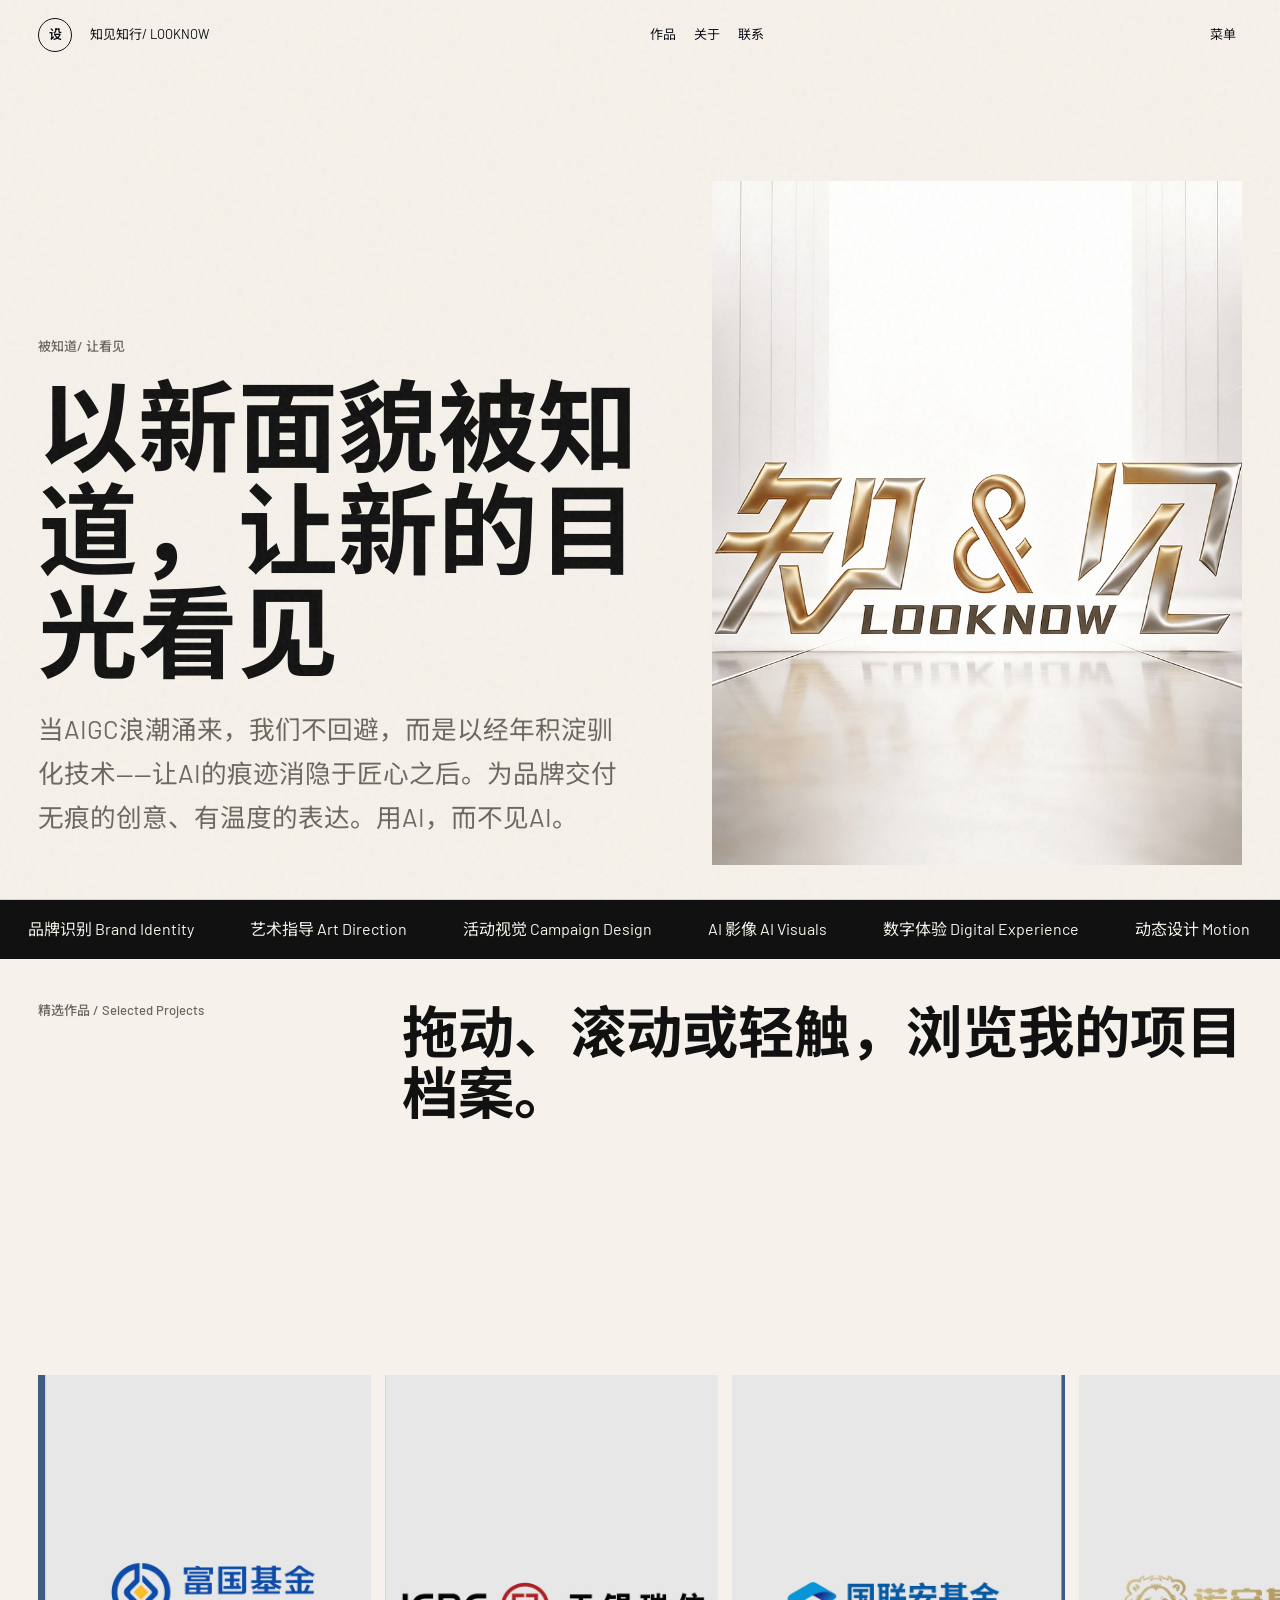
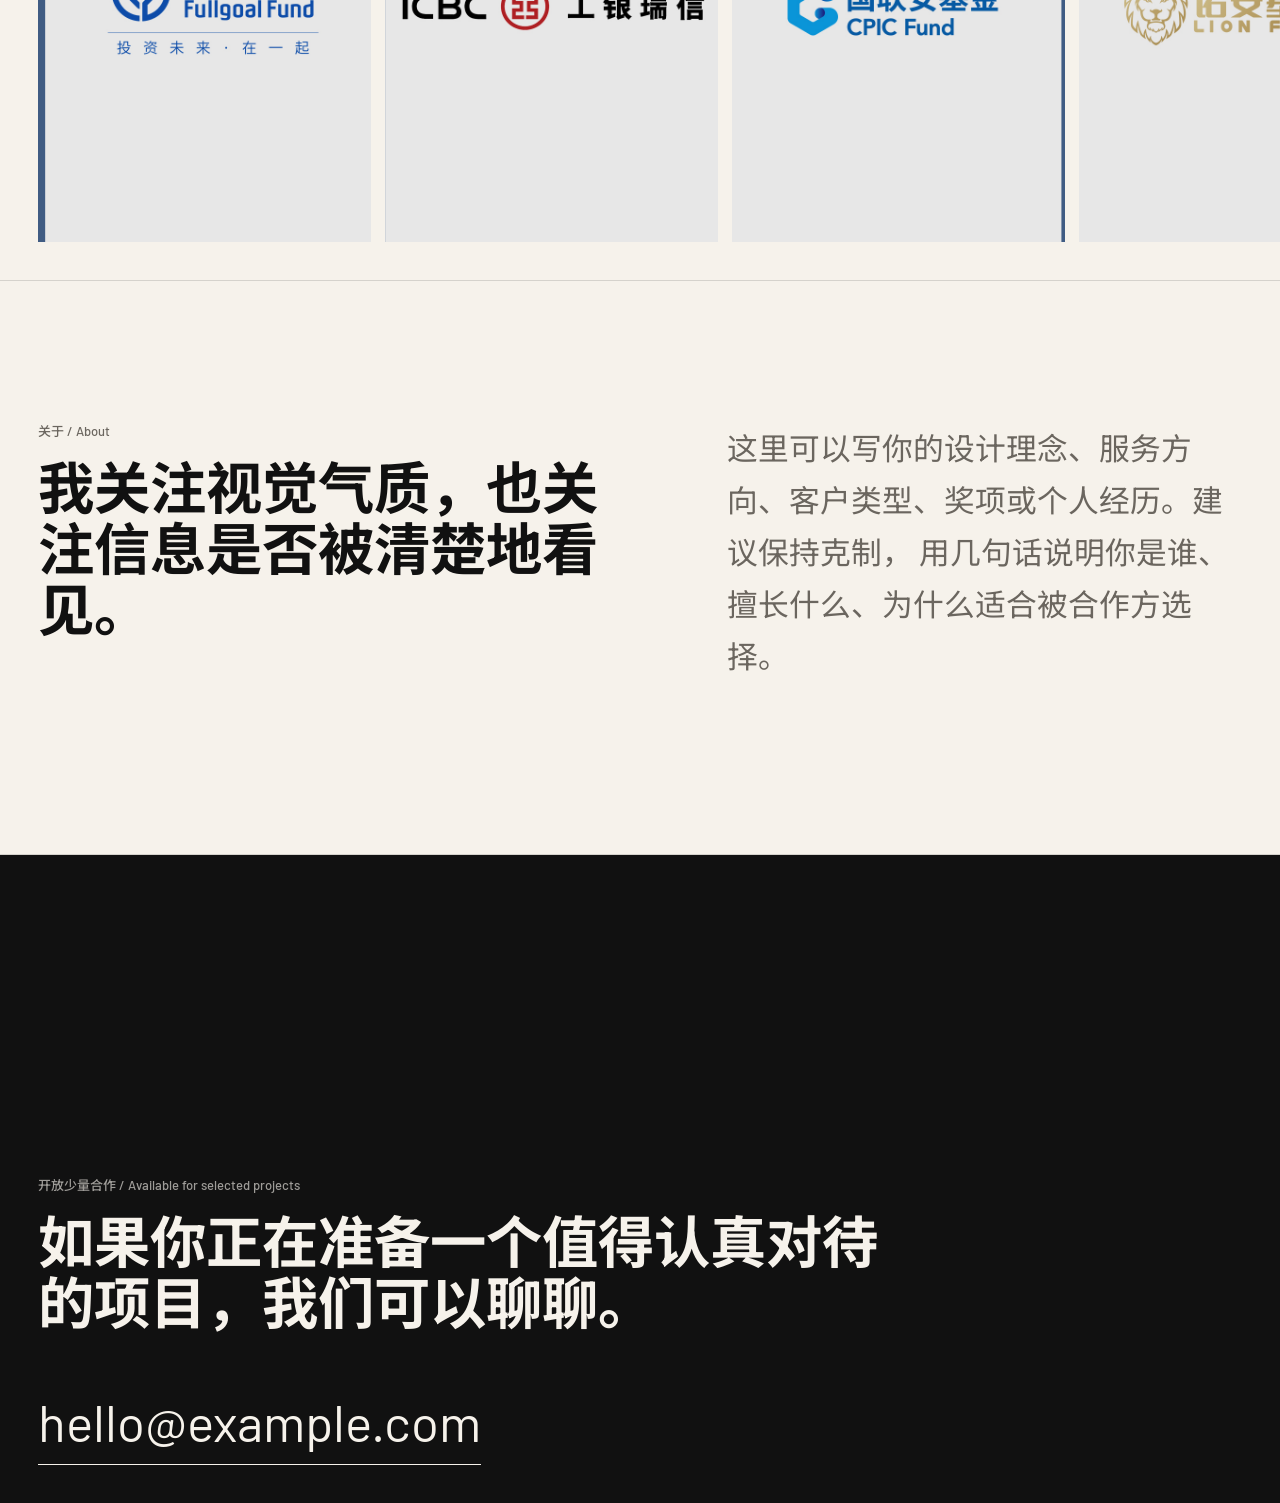
==== index.html @ a5147162 "Initial commit" ====
<!doctype html>
<html lang="zh-CN">
  <head>
    <meta charset="UTF-8" />
    <meta name="viewport" content="width=device-width, initial-scale=1.0" />
    <title>个人作品集 | 视觉设计与品牌体验</title>
    <meta
      name="description"
      content="一个以中文内容为主的视觉设计师作品集网站，展示品牌识别、艺术指导、数字体验与影像创作。"
    />
    <link rel="preconnect" href="https://fonts.googleapis.com" />
    <link rel="preconnect" href="https://fonts.gstatic.com" crossorigin />
    <link
      href="https://fonts.googleapis.com/css2?family=Barlow:wght@300;400;500;600;700&family=Noto+Sans+SC:wght@300;400;500;600;700;800&display=swap"
      rel="stylesheet"
    />
    <link rel="stylesheet" href="styles.css" />
  </head>
  <body>
    <div class="grain" aria-hidden="true"></div>

    <header class="site-header">
      <a class="brand" href="#home" aria-label="回到首页">
        <span class="brand-mark">设</span>
        <span>知见知行/ LOOKNOW</span>
      </a>
      <nav class="desktop-nav" aria-label="主导航">
        <a href="#work">作品</a>
        <a href="#about">关于</a>
        <a href="#contact">联系</a>
      </nav>
      <button class="menu-button" type="button" aria-expanded="false" aria-controls="menuPanel">
        菜单
      </button>
    </header>

    <aside class="menu-panel" id="menuPanel" aria-hidden="true">
      <div class="menu-panel-inner">
        <button class="menu-close" type="button">关闭</button>
        <a href="#work">精选作品</a>
        <a href="#about">关于我</a>
        <a href="#contact">联系合作</a>
      </div>
    </aside>

    <main id="home">
      <section class="hero" aria-labelledby="heroTitle">
        <div class="hero-copy">
          <p class="eyebrow">被知道/ 让看见</p>
          <h1 id="heroTitle">
            以新面貌被知道，让新的目光看见
          </h1>
          <p class="hero-description">
            当AIGC浪潮涌来，我们不回避，而是以经年积淀驯化技术——让AI的痕迹消隐于匠心之后。为品牌交付无痕的创意、有温度的表达。用AI，而不见AI。
          </p>
        </div>
        <div class="hero-media" aria-hidden="true">
          <img
            src="images/home-cover.jpg"
            alt=""
          />
        </div>
      </section>

      <section class="ticker" aria-label="服务方向">
        <div class="ticker-track">
          <span>品牌识别 Brand Identity</span>
          <span>艺术指导 Art Direction</span>
          <span>活动视觉 Campaign Design</span>
          <span>AI 影像 AI Visuals</span>
          <span>数字体验 Digital Experience</span>
          <span>动态设计 Motion</span>
          <span>编辑设计 Editorial</span>
          <span>品牌识别 Brand Identity</span>
          <span>艺术指导 Art Direction</span>
          <span>活动视觉 Campaign Design</span>
        </div>
      </section>

      <section class="work-section" id="work" aria-labelledby="workTitle">
        <div class="section-heading">
          <p class="eyebrow">精选作品 / Selected Projects</p>
          <h2 id="workTitle">拖动、滚动或轻触，浏览我的项目档案。</h2>
        </div>
        <div class="horizontal-stage" data-horizontal-stage>
          <div class="work-track" data-work-track></div>
        </div>
      </section>

      <section class="about" id="about" aria-labelledby="aboutTitle">
        <div>
          <p class="eyebrow">关于 / About</p>
          <h2 id="aboutTitle">我关注视觉气质，也关注信息是否被清楚地看见。</h2>
        </div>
        <p>
          这里可以写你的设计理念、服务方向、客户类型、奖项或个人经历。建议保持克制，
          用几句话说明你是谁、擅长什么、为什么适合被合作方选择。
        </p>
      </section>

      <section class="contact" id="contact" aria-labelledby="contactTitle">
        <p class="eyebrow">开放少量合作 / Available for selected projects</p>
        <h2 id="contactTitle">如果你正在准备一个值得认真对待的项目，我们可以聊聊。</h2>
        <a href="mailto:hello@example.com">hello@example.com</a>
      </section>
    </main>

    <script src="projects-data.js"></script>
    <script src="script.js"></script>
  </body>
</html>
---- styles.css ----
:root {
  --ink: #111111;
  --paper: #f6f2eb;
  --muted: #6b665f;
  --line: rgba(17, 17, 17, 0.14);
  --accent: #d7462f;
  --green: #1e5b4f;
  --blue: #405c83;
  --ease: cubic-bezier(0.33, 1, 0.68, 1);
}

* {
  box-sizing: border-box;
}

html {
  scroll-behavior: smooth;
}

body {
  margin: 0;
  background: var(--paper);
  color: var(--ink);
  font-family: "Barlow", "Noto Sans SC", "PingFang SC", "Microsoft YaHei", Arial, sans-serif;
  font-size: 16px;
  line-height: 1.65;
  overflow-x: hidden;
}

img {
  display: block;
  max-width: 100%;
}

a {
  color: inherit;
  text-decoration: none;
}

button {
  color: inherit;
  font: inherit;
}

.grain {
  position: fixed;
  inset: 0;
  z-index: 30;
  pointer-events: none;
  opacity: 0.14;
  background-image: url("data:image/svg+xml,%3Csvg viewBox='0 0 240 240' xmlns='http://www.w3.org/2000/svg'%3E%3Cfilter id='n'%3E%3CfeTurbulence type='fractalNoise' baseFrequency='.8' numOctaves='3' stitchTiles='stitch'/%3E%3C/filter%3E%3Crect width='240' height='240' filter='url(%23n)' opacity='.42'/%3E%3C/svg%3E");
}

.site-header {
  position: fixed;
  top: 0;
  left: 0;
  right: 0;
  z-index: 20;
  display: flex;
  align-items: center;
  justify-content: space-between;
  padding: 18px clamp(18px, 3vw, 42px);
  mix-blend-mode: difference;
  color: white;
  letter-spacing: 0;
  font-size: 13px;
}

.brand,
.desktop-nav {
  display: flex;
  align-items: center;
  gap: 18px;
}

.brand-mark {
  display: grid;
  width: 34px;
  height: 34px;
  place-items: center;
  border: 1px solid currentColor;
  border-radius: 50%;
  font-weight: 600;
}

.desktop-nav a,
.menu-button,
.menu-close,
.back-link {
  transition: opacity 0.25s ease;
}

.desktop-nav a:hover,
.menu-button:hover,
.menu-close:hover,
.back-link:hover {
  opacity: 0.58;
}

.menu-button,
.menu-close {
  border: 0;
  background: transparent;
  cursor: pointer;
}

.menu-panel {
  position: fixed;
  inset: 0;
  z-index: 25;
  display: none;
  background: rgba(246, 242, 235, 0.98);
  color: var(--ink);
}

.menu-panel.is-open {
  display: block;
}

.menu-panel-inner {
  display: grid;
  min-height: 100%;
  align-content: center;
  gap: 18px;
  padding: clamp(24px, 5vw, 80px);
}

.menu-panel a {
  font-size: clamp(42px, 10vw, 136px);
  font-weight: 600;
  line-height: 1.02;
}

.menu-close {
  position: absolute;
  top: 24px;
  right: 28px;
}

.hero {
  min-height: 100vh;
  display: grid;
  grid-template-columns: minmax(0, 1.08fr) minmax(320px, 0.92fr);
  gap: clamp(18px, 4vw, 72px);
  align-items: end;
  padding: 96px clamp(18px, 3vw, 42px) 34px;
  border-bottom: 1px solid var(--line);
}

.hero-copy {
  max-width: 980px;
}

.eyebrow {
  margin: 0 0 16px;
  color: var(--muted);
  font-size: 13px;
  font-weight: 500;
  line-height: 1.5;
}

h1,
h2,
h3,
p {
  margin-top: 0;
}

h1 {
  margin-bottom: 26px;
  max-width: 1080px;
  font-size: clamp(48px, 7.8vw, 128px);
  font-weight: 700;
  line-height: 1.03;
}

.hero-description {
  max-width: 600px;
  color: var(--muted);
  font-size: clamp(18px, 2vw, 26px);
  line-height: 1.72;
}

.hero-media {
  height: min(76vh, 780px);
  min-height: 420px;
  overflow: hidden;
  background: var(--green);
}

.hero-media img {
  width: 100%;
  height: 108%;
  object-fit: cover;
  filter: saturate(0.86) contrast(1.06);
  transform: translateY(var(--hero-shift, 0));
}

.ticker {
  overflow: hidden;
  border-bottom: 1px solid var(--line);
  background: var(--ink);
  color: var(--paper);
}

.ticker-track {
  display: flex;
  width: max-content;
  animation: ticker 28s linear infinite;
}

.ticker span {
  padding: 16px 28px;
  white-space: nowrap;
}

@keyframes ticker {
  from {
    transform: translateX(0);
  }
  to {
    transform: translateX(-50%);
  }
}

.work-section {
  min-height: 100vh;
  padding: 42px 0 38px;
  overflow: hidden;
}

.section-heading {
  display: flex;
  justify-content: space-between;
  gap: 24px;
  padding: 0 clamp(18px, 3vw, 42px) 24px;
}

.section-heading h2,
.about h2,
.contact h2 {
  max-width: 840px;
  font-size: clamp(32px, 4.4vw, 70px);
  font-weight: 700;
  line-height: 1.08;
}

.horizontal-stage {
  height: 72vh;
  min-height: 510px;
  cursor: grab;
  overflow: hidden;
}

.horizontal-stage.is-dragging {
  cursor: grabbing;
}

.work-track {
  position: relative;
  height: 100%;
  display: flex;
  align-items: end;
  gap: 14px;
  padding: 0 clamp(18px, 3vw, 42px);
  transform: translate3d(var(--track-x, 0), 0, 0);
  transition: transform 0.3s var(--ease);
  will-change: transform;
}

.work-card {
  position: relative;
  flex: 0 0 clamp(260px, 26vw, 430px);
  height: var(--card-height);
  overflow: hidden;
  border: 0;
  background: var(--blue);
  color: white;
  cursor: pointer;
  isolation: isolate;
  display: block;
}

.work-card:nth-child(3n + 1) {
  --card-height: 72%;
}

.work-card:nth-child(3n + 2) {
  --card-height: 72%;
}

.work-card:nth-child(3n + 3) {
  --card-height: 72%;
}

.work-card img {
  width: 112%;
  height: 100%;
  object-fit: cover;
  transform: translateX(var(--parallax, 0)) scale(1.01);
  transition: transform 0.65s var(--ease), filter 0.65s var(--ease);
  filter: saturate(0.92);
}

.work-card:hover img,
.work-card:focus-visible img {
  transform: translateX(var(--parallax, 0)) scale(1.06);
  filter: saturate(1.06) contrast(1.03);
}

.work-card-info {
  position: absolute;
  left: 14px;
  right: 14px;
  bottom: 14px;
  z-index: 1;
  display: flex;
  align-items: center;
  justify-content: space-between;
  gap: 10px;
  transform: translateY(120%);
  opacity: 0;
  transition: transform 0.38s var(--ease), opacity 0.38s var(--ease);
}

.work-card:hover .work-card-info,
.work-card:focus-visible .work-card-info {
  transform: translateY(0);
  opacity: 1;
}

.work-card::after {
  position: absolute;
  inset: auto 0 0;
  height: 45%;
  content: "";
  background: linear-gradient(to top, rgba(0, 0, 0, 0.56), transparent);
  opacity: 0;
  transition: opacity 0.38s ease;
}

.work-card:hover::after,
.work-card:focus-visible::after {
  opacity: 1;
}

.work-title {
  font-size: 18px;
  font-weight: 600;
  line-height: 1.2;
}

.work-category {
  font-size: 12px;
  white-space: nowrap;
  opacity: 0.86;
}

.about {
  display: grid;
  grid-template-columns: 1fr 0.86fr;
  gap: clamp(24px, 7vw, 120px);
  padding: clamp(70px, 11vw, 150px) clamp(18px, 3vw, 42px);
  border-top: 1px solid var(--line);
  border-bottom: 1px solid var(--line);
}

.about p:last-child {
  color: var(--muted);
  font-size: clamp(20px, 2.4vw, 34px);
  line-height: 1.7;
}

.contact {
  min-height: 72vh;
  display: grid;
  align-content: end;
  padding: clamp(70px, 11vw, 150px) clamp(18px, 3vw, 42px) 38px;
  background: var(--ink);
  color: var(--paper);
}

.contact .eyebrow {
  color: rgba(246, 242, 235, 0.62);
}

.contact a {
  width: fit-content;
  border-bottom: 1px solid currentColor;
  font-size: clamp(24px, 4vw, 58px);
}

.project-page {
  background: #eee8df;
}

.back-link {
  font-size: 13px;
}

.project-hero {
  min-height: 100vh;
  display: grid;
  grid-template-columns: minmax(0, 0.95fr) minmax(360px, 1.05fr);
  gap: clamp(22px, 4vw, 72px);
  align-items: end;
  padding: 106px clamp(18px, 3vw, 42px) 42px;
  border-bottom: 1px solid var(--line);
}

.project-hero-copy {
  max-width: 960px;
}

.project-hero h1 {
  font-size: clamp(64px, 10vw, 158px);
}

.project-lead {
  max-width: 680px;
  color: var(--muted);
  font-size: clamp(20px, 2.1vw, 30px);
  line-height: 1.7;
}

.project-cover {
  height: min(76vh, 820px);
  min-height: 460px;
  margin: 0;
  overflow: hidden;
  background: var(--green);
}

.project-cover img {
  width: 100%;
  height: 100%;
  object-fit: cover;
}

.project-meta {
  display: grid;
  grid-template-columns: repeat(3, 1fr);
  gap: 1px;
  border-bottom: 1px solid var(--line);
  background: var(--line);
}

.project-meta div {
  min-height: 150px;
  padding: clamp(22px, 3vw, 38px);
  background: var(--paper);
}

.project-meta span {
  display: block;
  margin-bottom: 18px;
  color: var(--muted);
  font-size: 13px;
}

.project-meta strong {
  display: block;
  max-width: 520px;
  font-size: clamp(19px, 2vw, 30px);
  font-weight: 600;
  line-height: 1.45;
}

.project-story {
  display: grid;
  grid-template-columns: repeat(2, minmax(0, 1fr));
  gap: clamp(26px, 7vw, 120px);
  padding: clamp(72px, 10vw, 150px) clamp(18px, 3vw, 42px);
}

.project-story p:last-child {
  color: var(--muted);
  font-size: clamp(22px, 2.6vw, 38px);
  line-height: 1.78;
}

.project-video {
  padding: 0 clamp(18px, 3vw, 42px) clamp(72px, 10vw, 140px);
}

.project-video[hidden] {
  display: none;
}

.video-heading {
  padding-right: 0;
  padding-left: 0;
}

.project-video video {
  display: block;
  width: 100%;
  max-height: 86vh;
  aspect-ratio: 16 / 9;
  background: var(--ink);
  object-fit: contain;
}

.project-gallery {
  display: grid;
  grid-template-columns: 1fr;
  justify-items: center;
  gap: 40px;
  padding: 0 clamp(18px, 3vw, 42px) clamp(72px, 10vw, 150px);
}

.gallery-item,
.gallery-item.is-portrait {
  width: min(100%, 800px);
  grid-column: auto;
  min-height: auto;
  margin: 0;
  overflow: hidden;
  background: transparent;
}

.gallery-item img {
  display: block;
  width: 100%;
  height: auto;
  margin: 0 auto;
  object-fit: contain;
}

.project-nav {
  display: grid;
  grid-template-columns: 1fr auto 1fr;
  gap: 18px;
  align-items: center;
  padding: 26px clamp(18px, 3vw, 42px);
  border-top: 1px solid var(--line);
  background: var(--ink);
  color: var(--paper);
}

.project-nav a {
  font-size: clamp(16px, 1.6vw, 24px);
}

.project-nav a:last-child {
  justify-self: end;
  text-align: right;
}

@media (max-width: 800px) {
  .desktop-nav {
    display: none;
  }

  .hero,
  .about,
  .project-hero,
  .project-story {
    grid-template-columns: 1fr;
  }

  .hero {
    min-height: auto;
    padding-top: 92px;
  }

  .hero-media {
    height: 62vh;
    min-height: 360px;
    order: -1;
  }

  h1 {
    font-size: clamp(42px, 13vw, 76px);
  }

  .section-heading {
    display: block;
  }

  .horizontal-stage {
    height: auto;
    min-height: 0;
    overflow-x: auto;
    -webkit-overflow-scrolling: touch;
  }

  .work-track {
    width: max-content;
    height: 68vh;
    min-height: 460px;
    transform: none !important;
  }

  .work-card {
    flex-basis: 78vw;
  }

  .work-card-info {
    transform: translateY(0);
    opacity: 1;
  }

  .work-card::after {
    opacity: 1;
  }

  .project-hero {
    min-height: auto;
    padding-top: 92px;
  }

  .project-hero h1 {
    font-size: clamp(50px, 15vw, 92px);
  }

  .project-cover {
    height: 62vh;
    min-height: 360px;
    order: -1;
  }

  .project-meta {
    grid-template-columns: 1fr;
  }

  .project-meta div {
    min-height: 0;
  }

  .project-video video {
    max-height: 70vh;
    aspect-ratio: 4 / 5;
  }

  .project-gallery {
    grid-template-columns: 1fr;
  }

  .gallery-item,
  .gallery-item.is-portrait {
    grid-column: auto;
    min-height: 74vh;
  }

  .project-nav {
    grid-template-columns: 1fr;
  }

  .project-nav a:last-child {
    justify-self: start;
    text-align: left;
  }
}
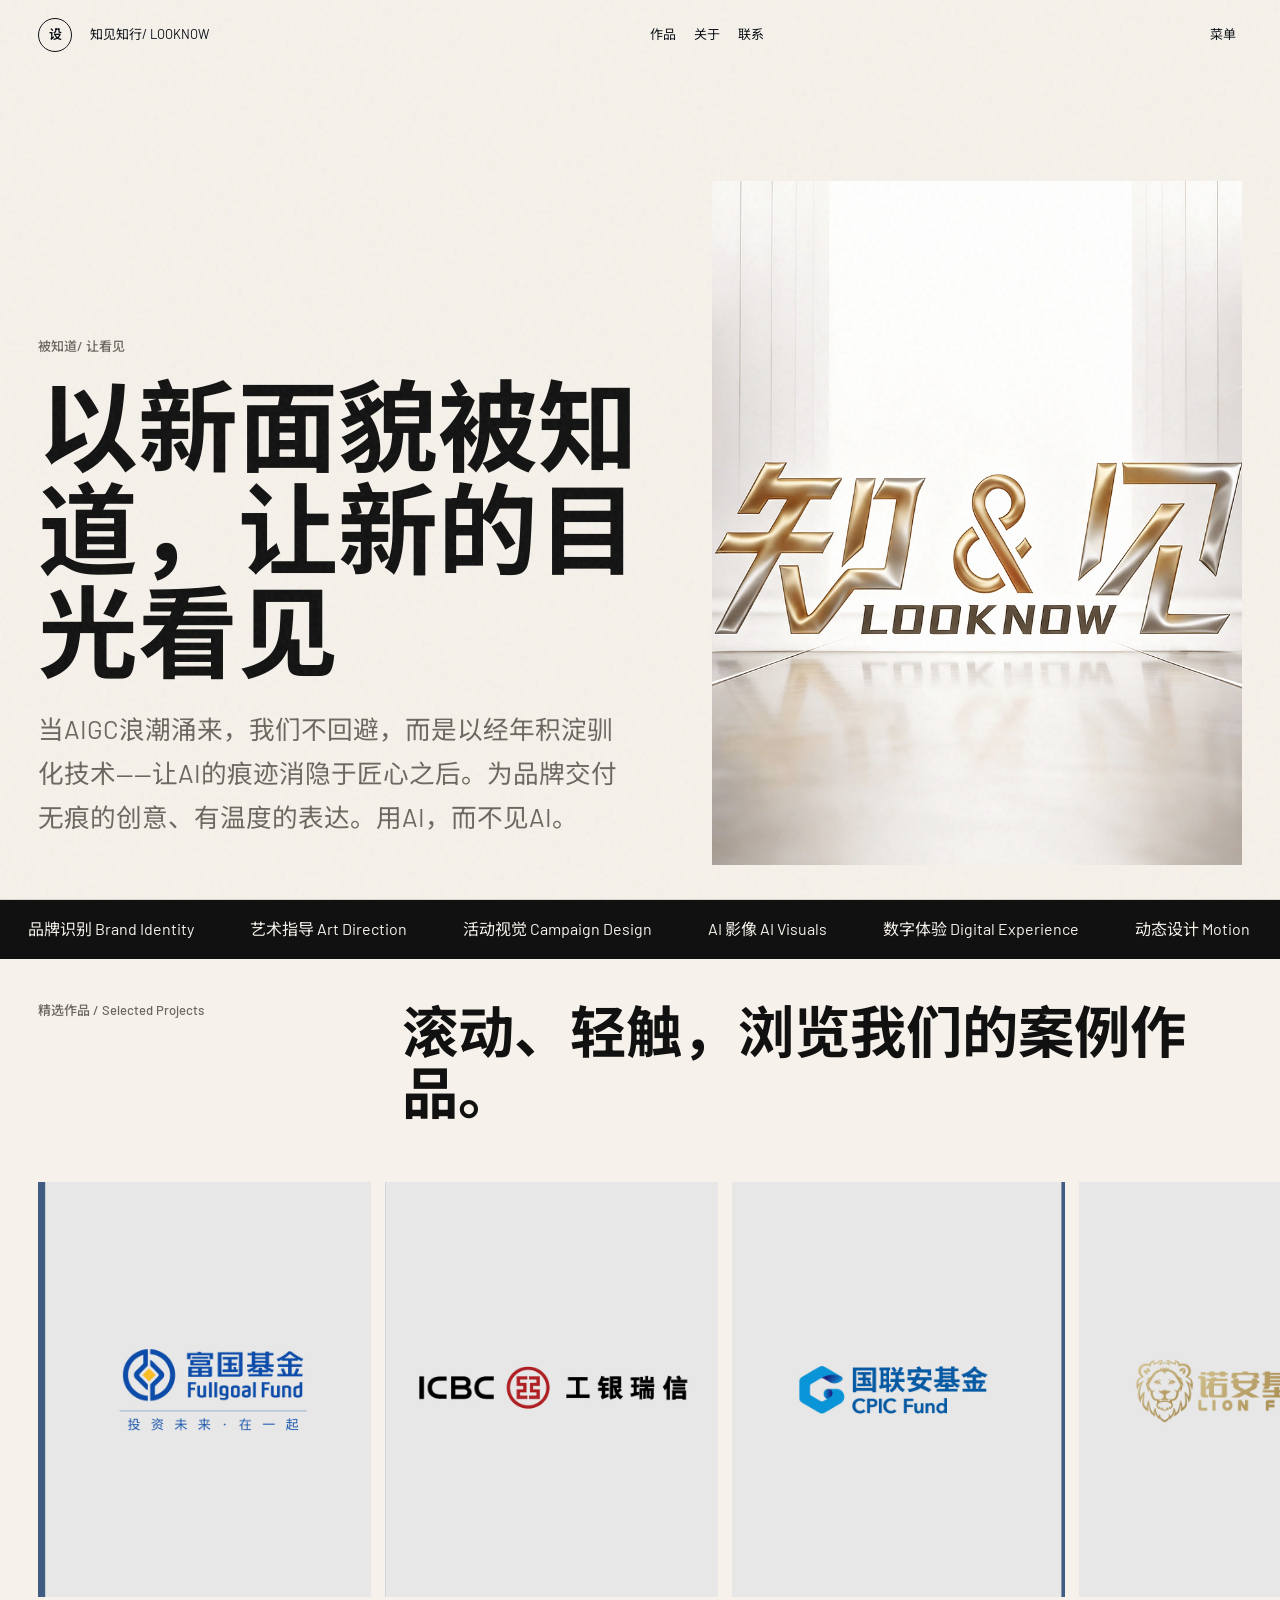
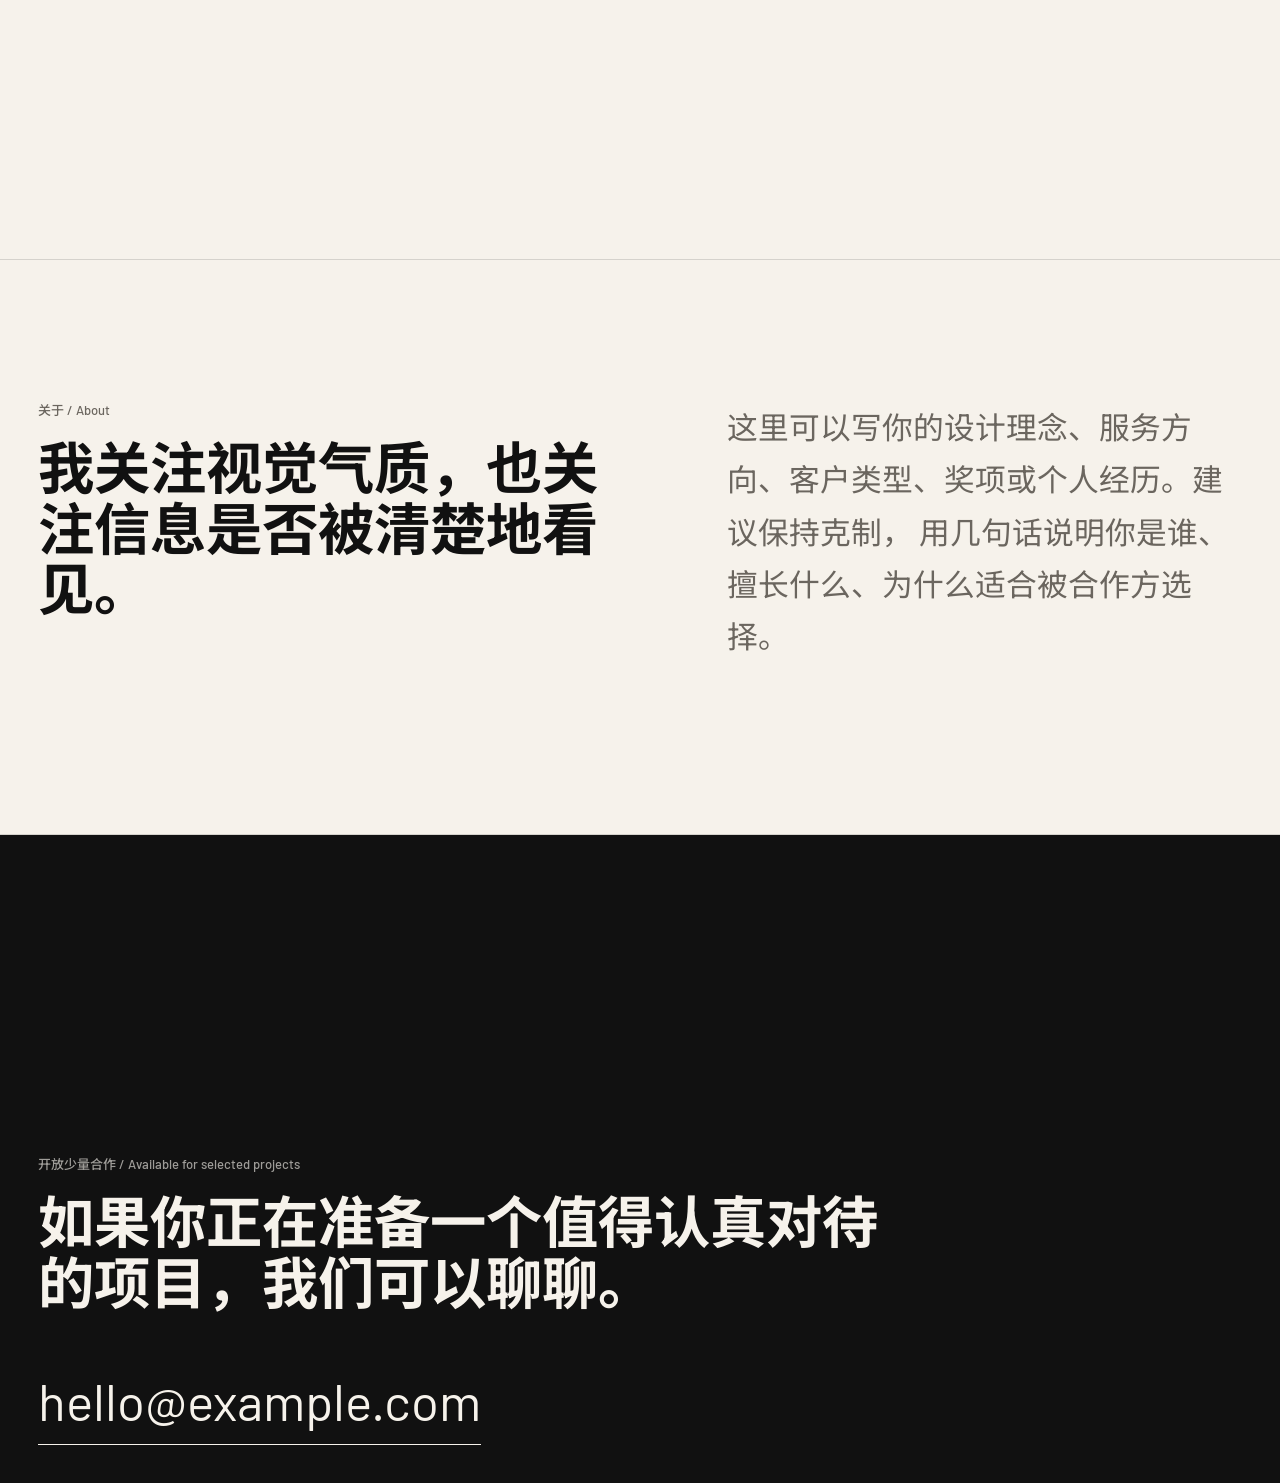
==== commit bbf0e312: "upgrade" ====
--- a/index.html
+++ b/index.html
@@ -80,7 +80,7 @@
       <section class="work-section" id="work" aria-labelledby="workTitle">
         <div class="section-heading">
           <p class="eyebrow">精选作品 / Selected Projects</p>
-          <h2 id="workTitle">拖动、滚动或轻触，浏览我的项目档案。</h2>
+          <h2 id="workTitle">滚动、轻触，浏览我们的案例作品。</h2>
         </div>
         <div class="horizontal-stage" data-horizontal-stage>
           <div class="work-track" data-work-track></div>
--- a/styles.css
+++ b/styles.css
@@ -234,7 +234,7 @@
   display: flex;
   justify-content: space-between;
   gap: 24px;
-  padding: 0 clamp(18px, 3vw, 42px) 24px;
+  padding: 0 clamp(18px, 3vw, 42px) 12px;
 }
 
 .section-heading h2,
@@ -247,8 +247,8 @@
 }
 
 .horizontal-stage {
-  height: 72vh;
-  min-height: 510px;
+  height: 64vh;
+  min-height: 440px;
   cursor: grab;
   overflow: hidden;
 }
@@ -261,7 +261,7 @@
   position: relative;
   height: 100%;
   display: flex;
-  align-items: end;
+  align-items: start;
   gap: 14px;
   padding: 0 clamp(18px, 3vw, 42px);
   transform: translate3d(var(--track-x, 0), 0, 0);
@@ -489,16 +489,19 @@
 }
 
 .video-heading {
+  width: min(100%, 860px);
+  margin: 0 auto;
   padding-right: 0;
   padding-left: 0;
 }
 
 .project-video video {
   display: block;
-  width: 100%;
+  width: min(100%, 860px);
   max-height: 86vh;
-  aspect-ratio: 16 / 9;
-  background: var(--ink);
+  margin: 0 auto;
+  aspect-ratio: 9 / 16;
+  background: #ccc;
   object-fit: contain;
 }
 
@@ -636,12 +639,16 @@
 
   .project-gallery {
     grid-template-columns: 1fr;
+    gap: 18px;
+    padding-right: 16px;
+    padding-left: 16px;
   }
 
   .gallery-item,
   .gallery-item.is-portrait {
     grid-column: auto;
-    min-height: 74vh;
+    width: 100%;
+    min-height: 0;
   }
 
   .project-nav {
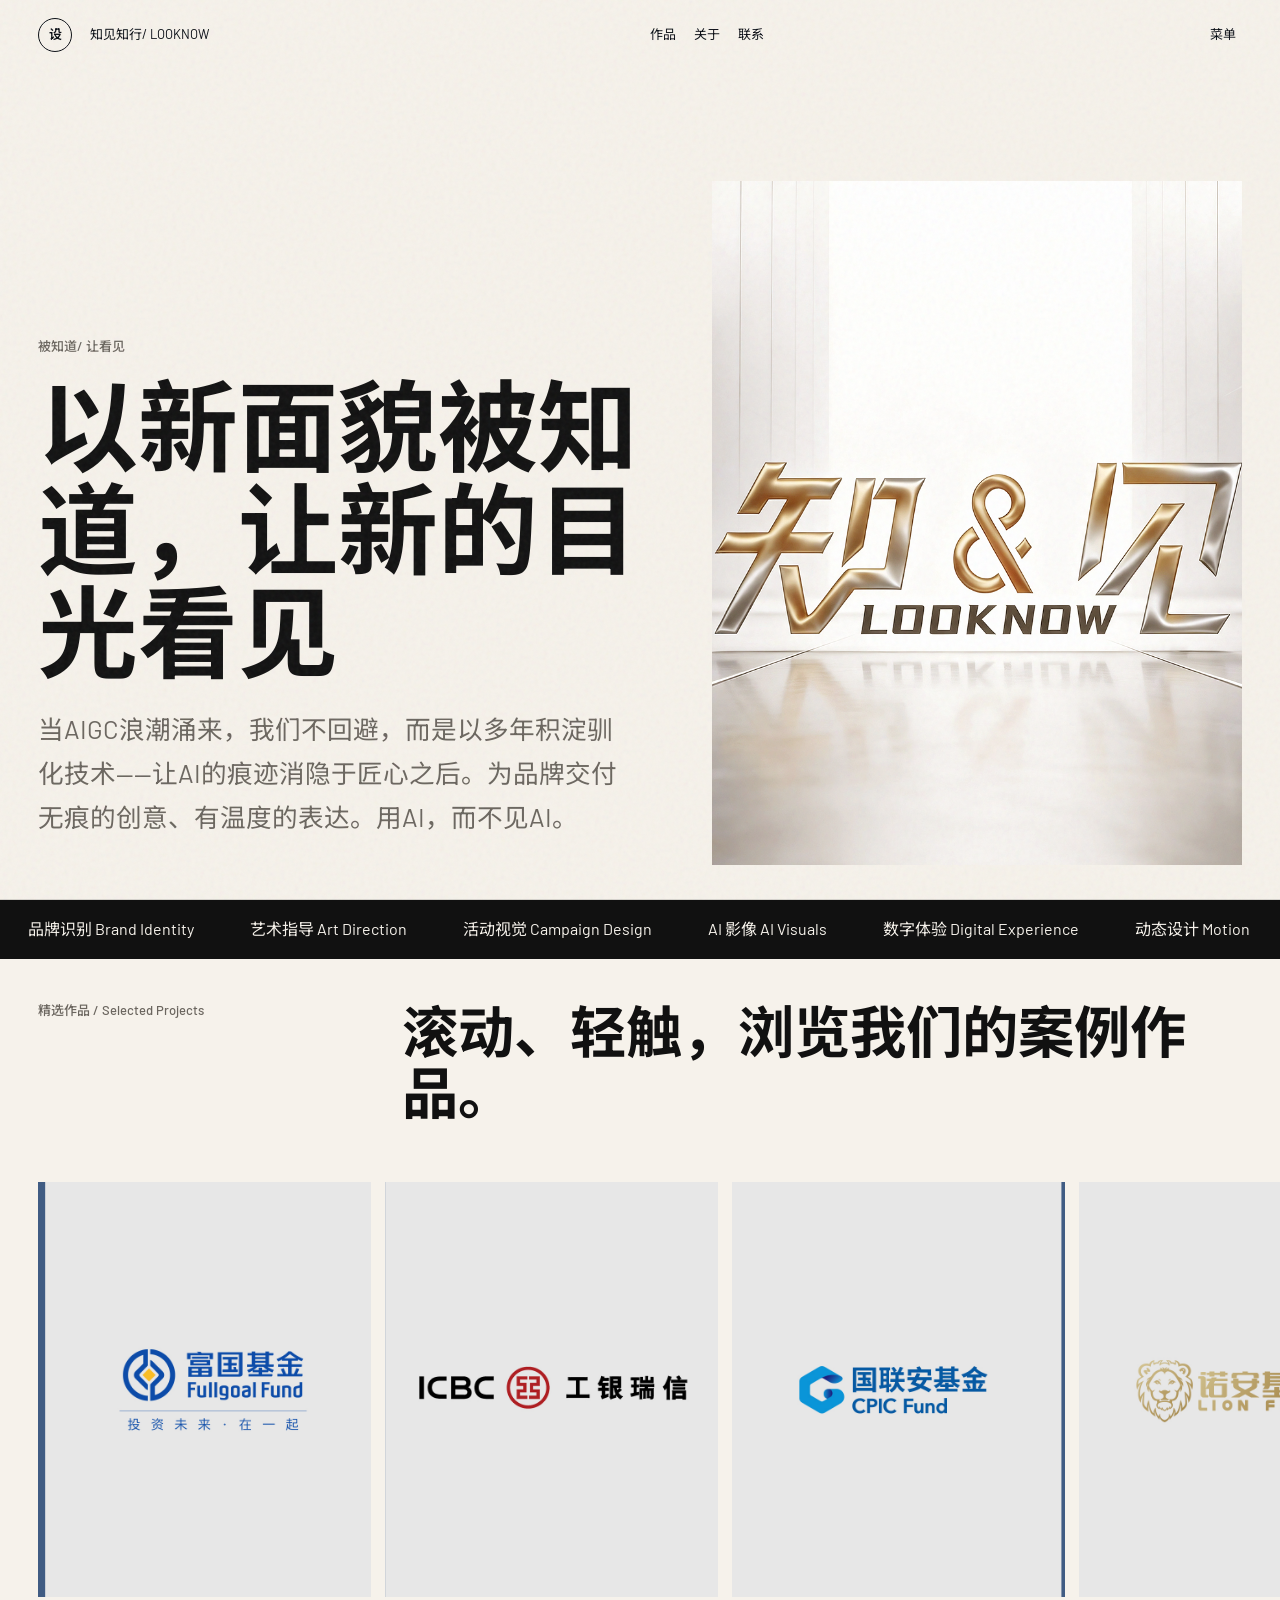
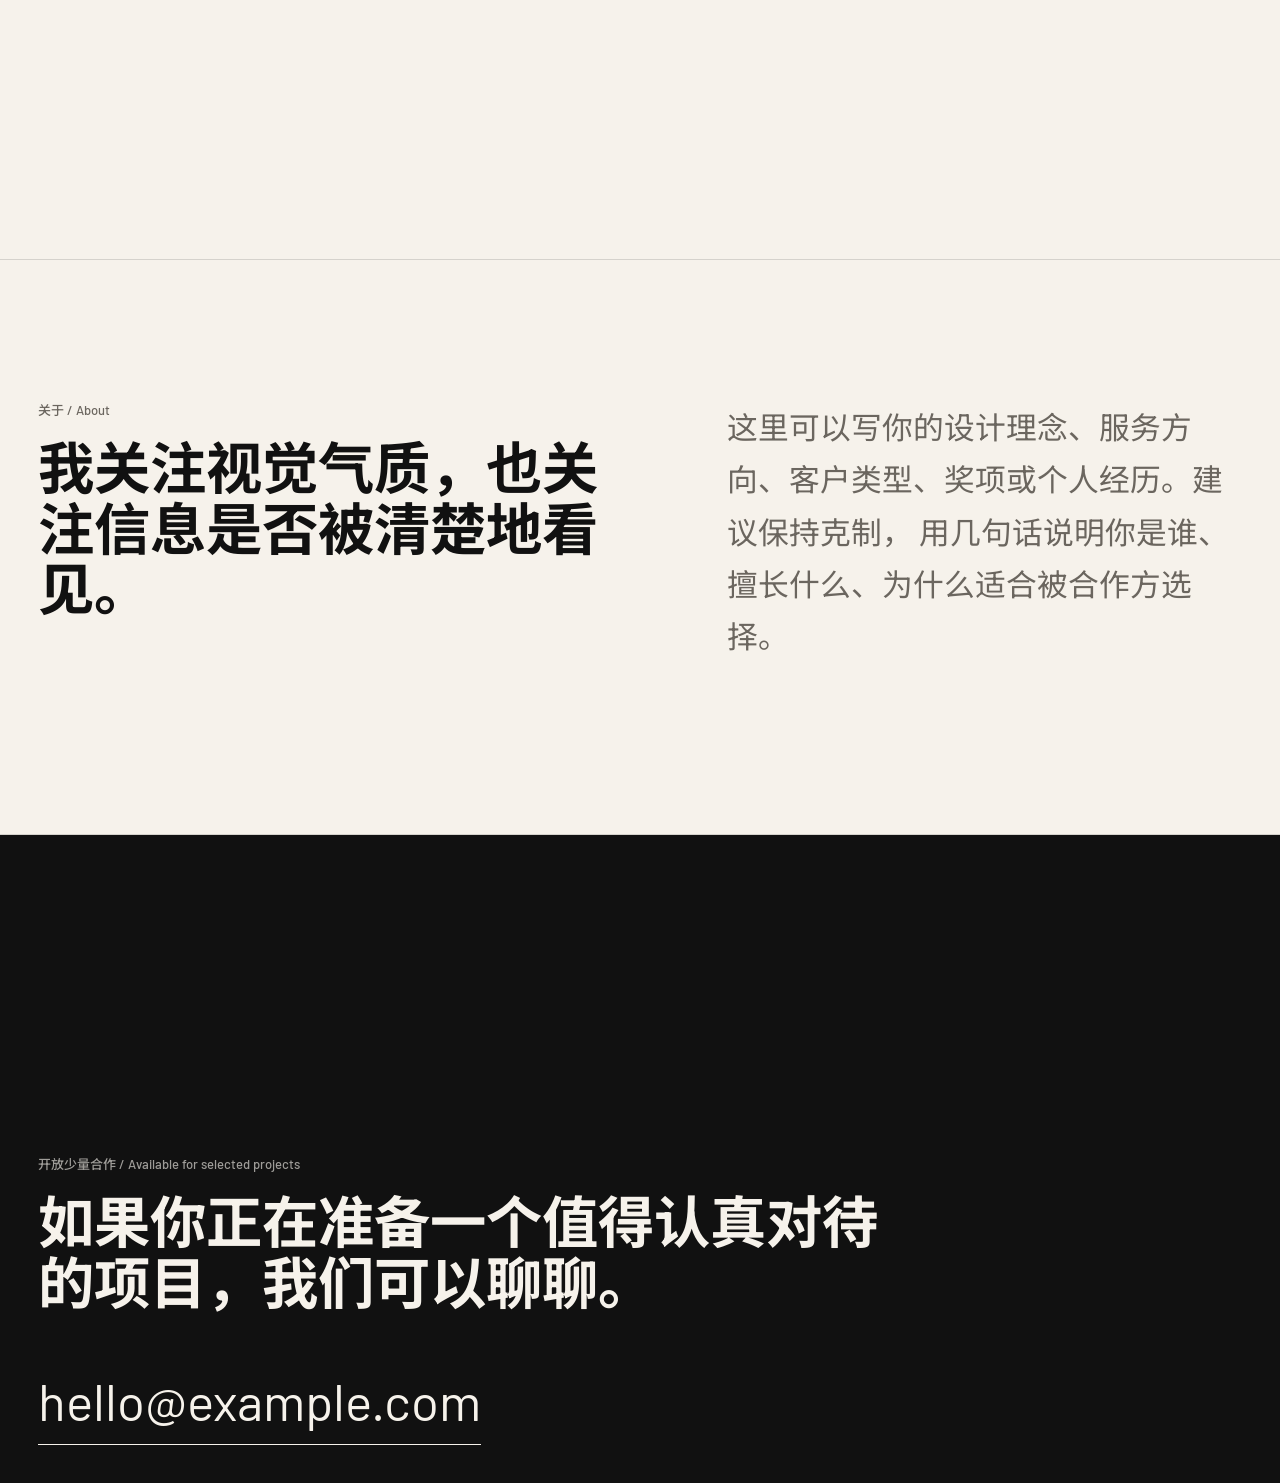
==== commit afab2215: "upgrade" ====
--- a/index.html
+++ b/index.html
@@ -51,7 +51,7 @@
             以新面貌被知道，让新的目光看见
           </h1>
           <p class="hero-description">
-            当AIGC浪潮涌来，我们不回避，而是以经年积淀驯化技术——让AI的痕迹消隐于匠心之后。为品牌交付无痕的创意、有温度的表达。用AI，而不见AI。
+            当AIGC浪潮涌来，我们不回避，而是以多年积淀驯化技术——让AI的痕迹消隐于匠心之后。为品牌交付无痕的创意、有温度的表达。用AI，而不见AI。
           </p>
         </div>
         <div class="hero-media" aria-hidden="true">
--- a/styles.css
+++ b/styles.css
@@ -495,11 +495,26 @@
   padding-left: 0;
 }
 
-.project-video video {
+.project-video-list {
+  display: grid;
+  gap: 42px;
+}
+
+.project-video-item {
+  width: min(100%, 860px);
+  margin: 0 auto;
+}
+
+.project-video-item figcaption {
+  margin-bottom: 12px;
+  color: var(--muted);
+  font-size: 15px;
+}
+
+.project-video-item video {
   display: block;
-  width: min(100%, 860px);
+  width: 100%;
   max-height: 86vh;
-  margin: 0 auto;
   aspect-ratio: 9 / 16;
   background: #ccc;
   object-fit: contain;
@@ -632,7 +647,7 @@
     min-height: 0;
   }
 
-  .project-video video {
+  .project-video-item video {
     max-height: 70vh;
     aspect-ratio: 4 / 5;
   }
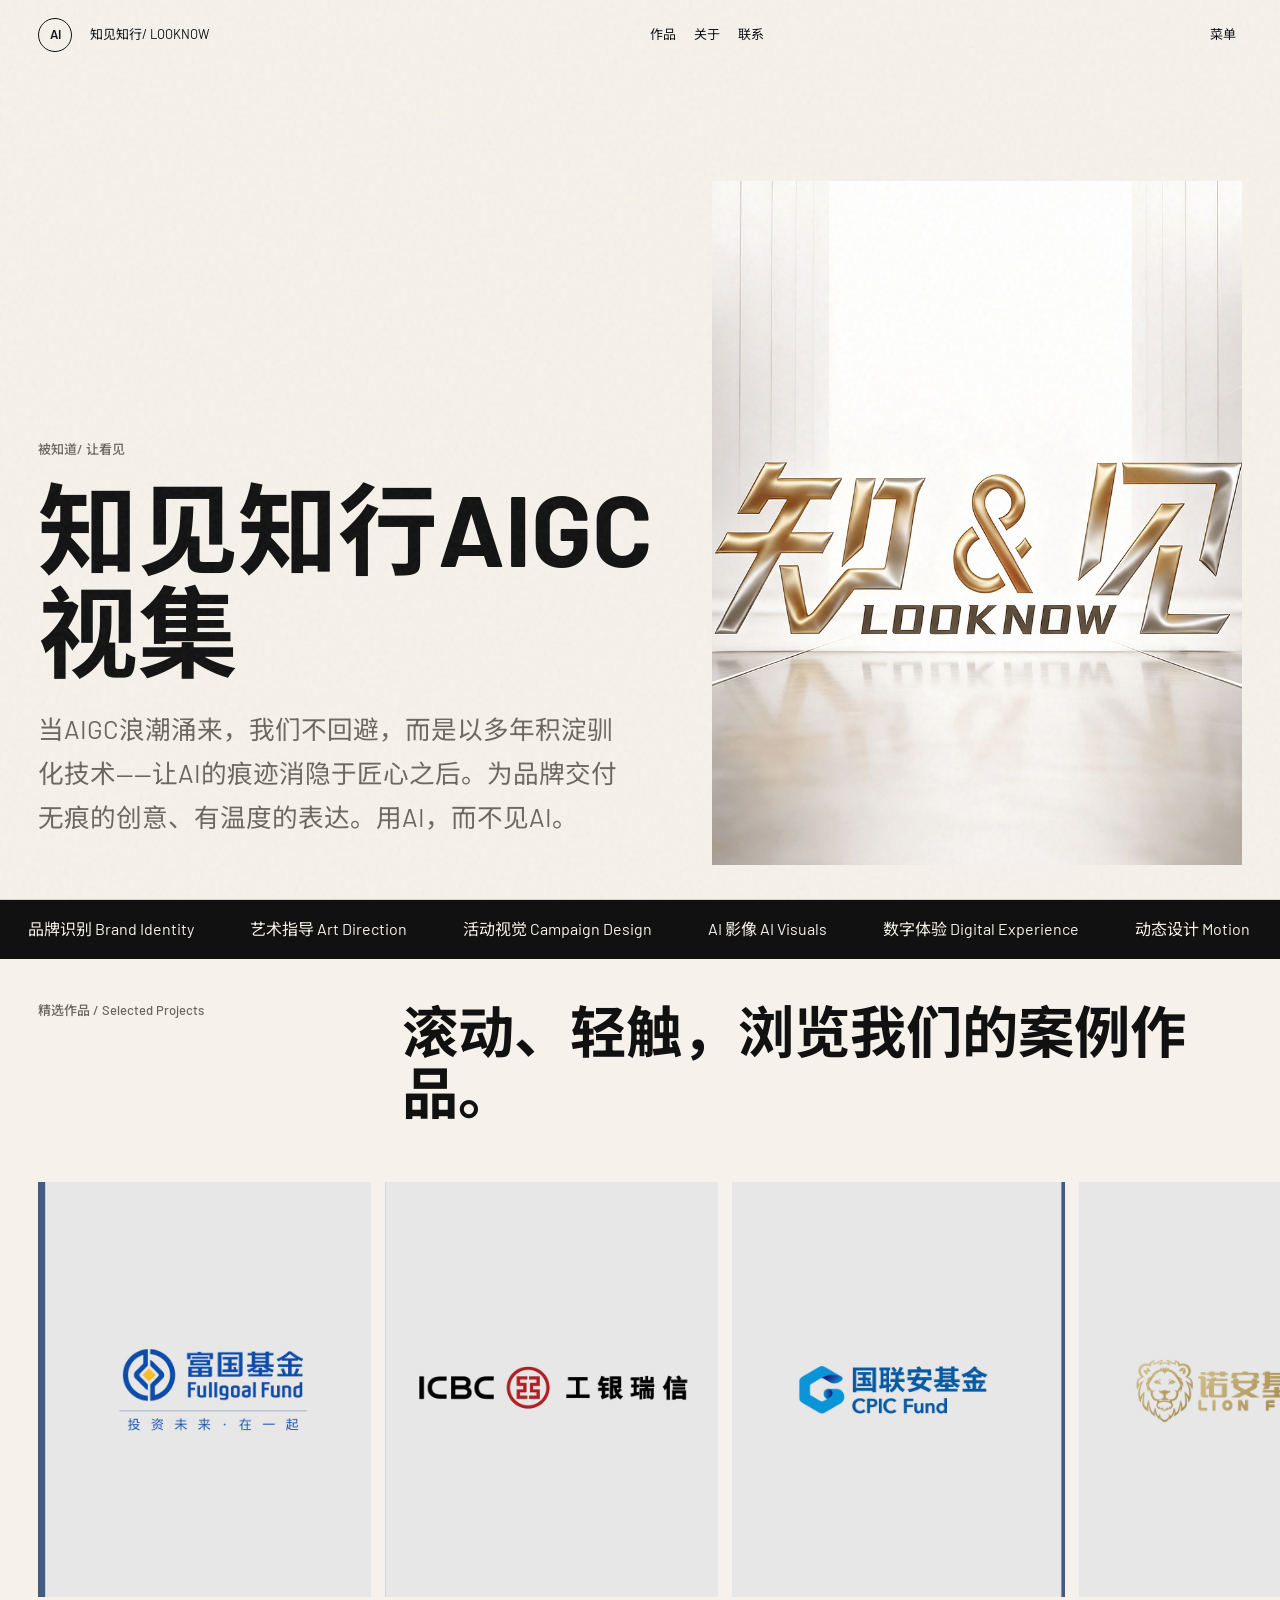
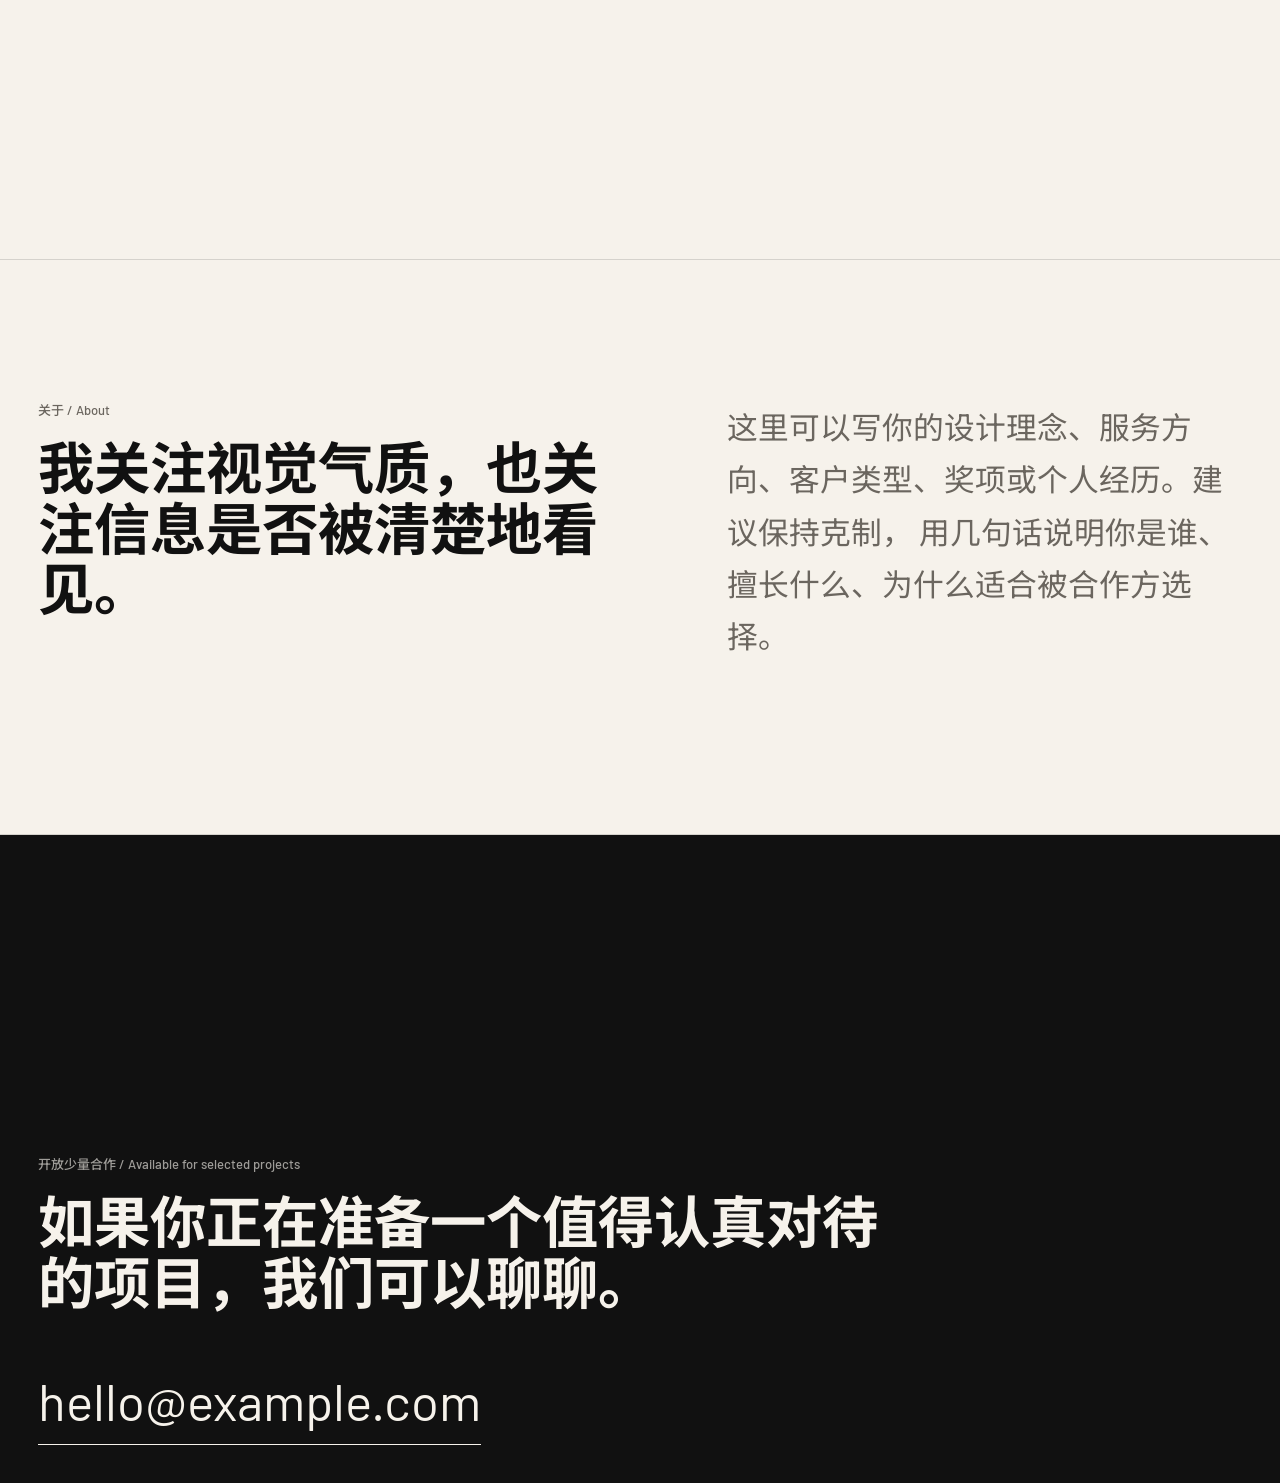
==== commit 7598e09a: "upgrade" ====
--- a/index.html
+++ b/index.html
@@ -21,7 +21,7 @@
 
     <header class="site-header">
       <a class="brand" href="#home" aria-label="回到首页">
-        <span class="brand-mark">设</span>
+        <span class="brand-mark">AI</span>
         <span>知见知行/ LOOKNOW</span>
       </a>
       <nav class="desktop-nav" aria-label="主导航">
@@ -48,7 +48,7 @@
         <div class="hero-copy">
           <p class="eyebrow">被知道/ 让看见</p>
           <h1 id="heroTitle">
-            以新面貌被知道，让新的目光看见
+            知见知行AIGC视集
           </h1>
           <p class="hero-description">
             当AIGC浪潮涌来，我们不回避，而是以多年积淀驯化技术——让AI的痕迹消隐于匠心之后。为品牌交付无痕的创意、有温度的表达。用AI，而不见AI。
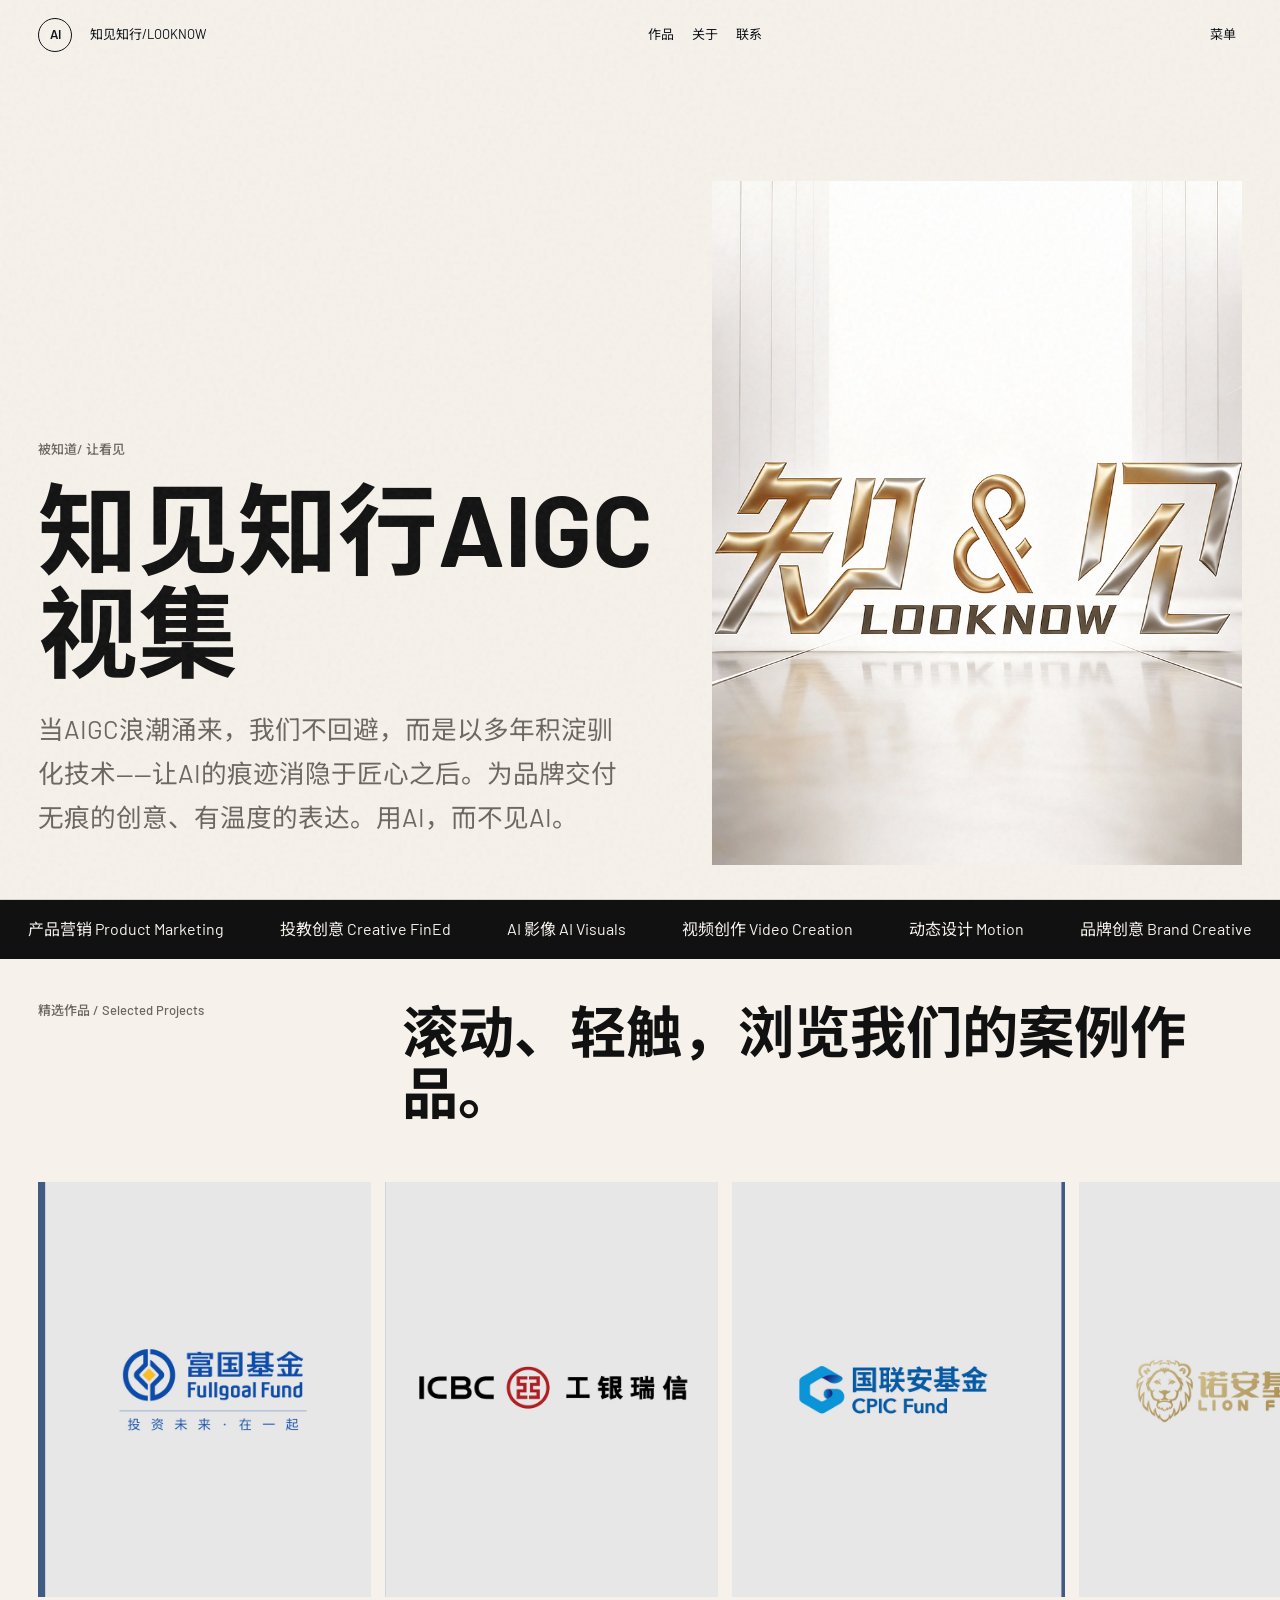
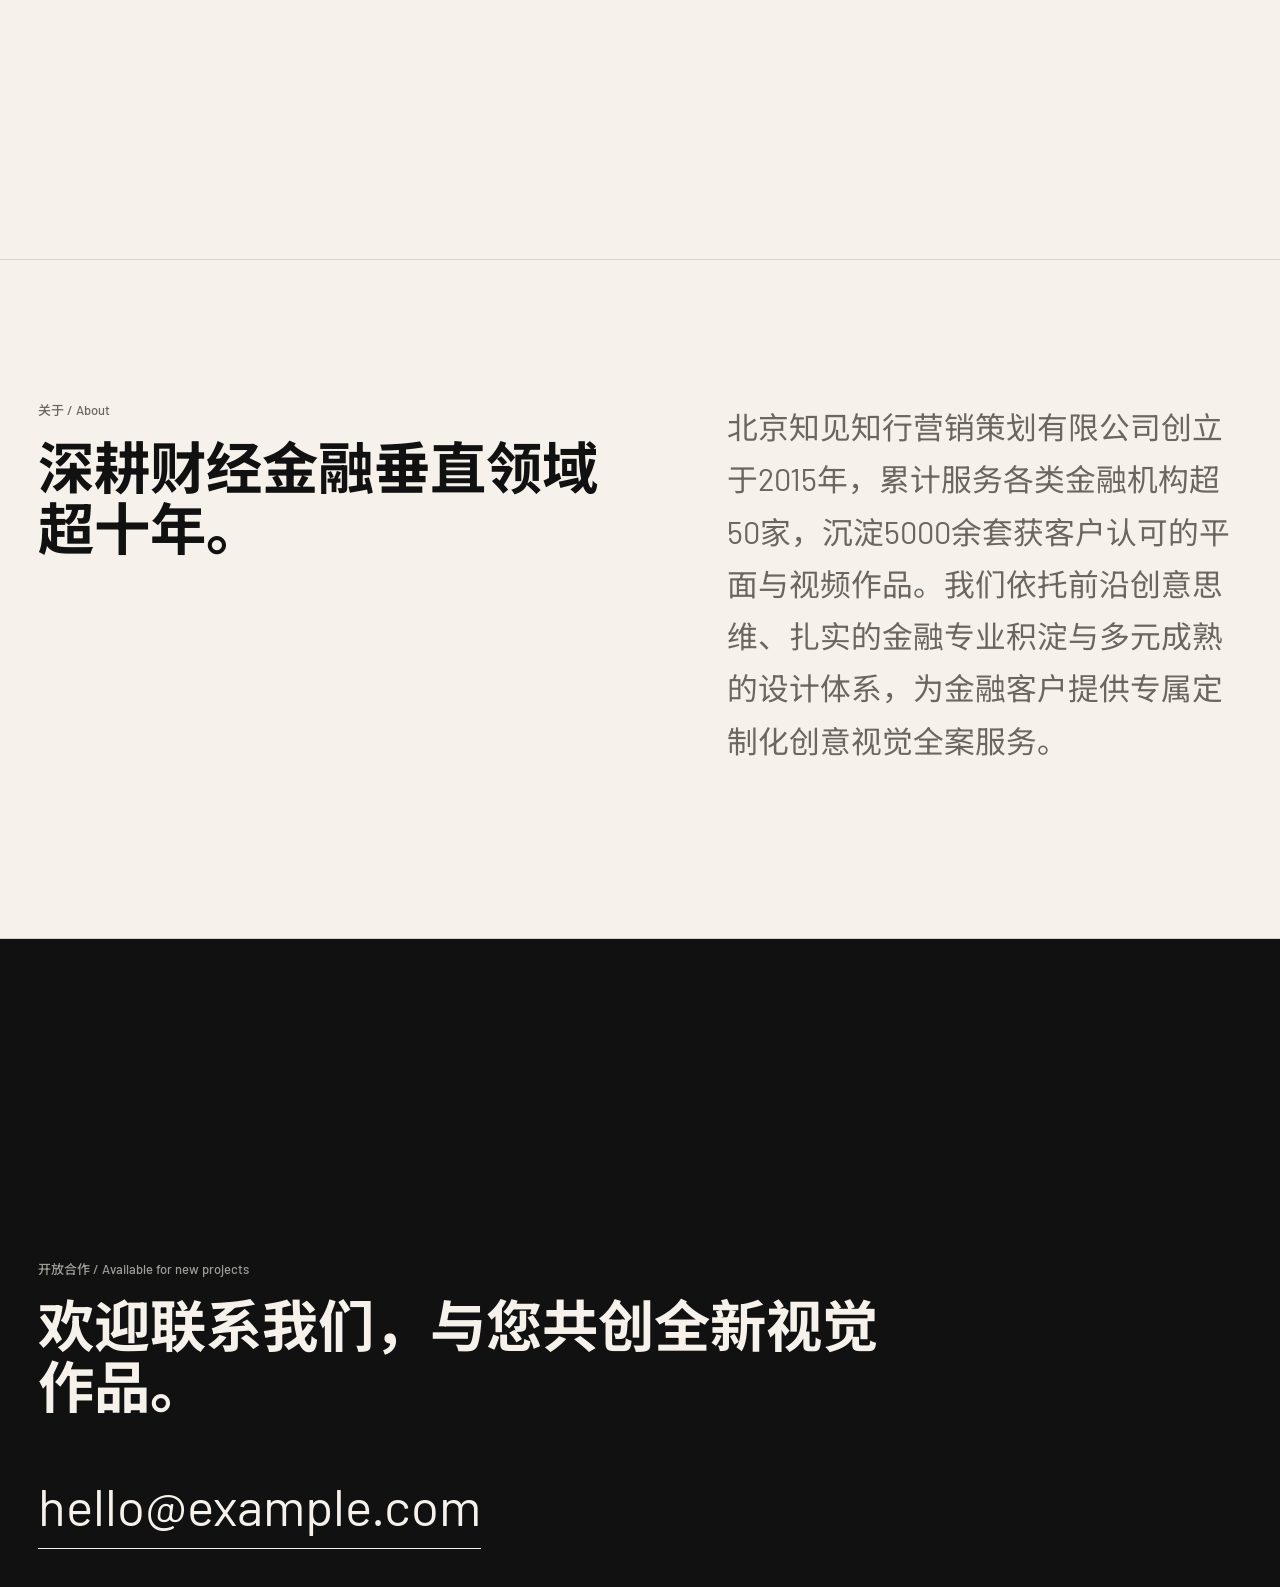
==== commit e2d4b9bf: "upgrade" ====
--- a/index.html
+++ b/index.html
@@ -22,7 +22,7 @@
     <header class="site-header">
       <a class="brand" href="#home" aria-label="回到首页">
         <span class="brand-mark">AI</span>
-        <span>知见知行/ LOOKNOW</span>
+        <span>知见知行/LOOKNOW</span>
       </a>
       <nav class="desktop-nav" aria-label="主导航">
         <a href="#work">作品</a>
@@ -64,15 +64,12 @@
 
       <section class="ticker" aria-label="服务方向">
         <div class="ticker-track">
-          <span>品牌识别 Brand Identity</span>
-          <span>艺术指导 Art Direction</span>
-          <span>活动视觉 Campaign Design</span>
+          <span>产品营销 Product Marketing</span>
+          <span>投教创意 Creative FinEd</span>
           <span>AI 影像 AI Visuals</span>
-          <span>数字体验 Digital Experience</span>
+          <span>视频创作 Video Creation</span>
           <span>动态设计 Motion</span>
-          <span>编辑设计 Editorial</span>
-          <span>品牌识别 Brand Identity</span>
-          <span>艺术指导 Art Direction</span>
+          <span>品牌创意 Brand Creative</span>
           <span>活动视觉 Campaign Design</span>
         </div>
       </section>
@@ -90,17 +87,16 @@
       <section class="about" id="about" aria-labelledby="aboutTitle">
         <div>
           <p class="eyebrow">关于 / About</p>
-          <h2 id="aboutTitle">我关注视觉气质，也关注信息是否被清楚地看见。</h2>
+          <h2 id="aboutTitle">深耕财经金融垂直领域超十年。</h2>
         </div>
         <p>
-          这里可以写你的设计理念、服务方向、客户类型、奖项或个人经历。建议保持克制，
-          用几句话说明你是谁、擅长什么、为什么适合被合作方选择。
+          北京知见知行营销策划有限公司创立于2015年，累计服务各类金融机构超50家，沉淀5000余套获客户认可的平面与视频作品。我们依托前沿创意思维、扎实的金融专业积淀与多元成熟的设计体系，为金融客户提供专属定制化创意视觉全案服务。
         </p>
       </section>
 
       <section class="contact" id="contact" aria-labelledby="contactTitle">
-        <p class="eyebrow">开放少量合作 / Available for selected projects</p>
-        <h2 id="contactTitle">如果你正在准备一个值得认真对待的项目，我们可以聊聊。</h2>
+        <p class="eyebrow">开放合作 / Available for new projects</p>
+        <h2 id="contactTitle">欢迎联系我们，与您共创全新视觉作品。</h2>
         <a href="mailto:hello@example.com">hello@example.com</a>
       </section>
     </main>
--- a/styles.css
+++ b/styles.css
@@ -476,8 +476,8 @@
 
 .project-story p:last-child {
   color: var(--muted);
-  font-size: clamp(22px, 2.6vw, 38px);
-  line-height: 1.78;
+  font-size: clamp(15px, 1.7vw, 25px);
+  line-height: 1.85;
 }
 
 .project-video {
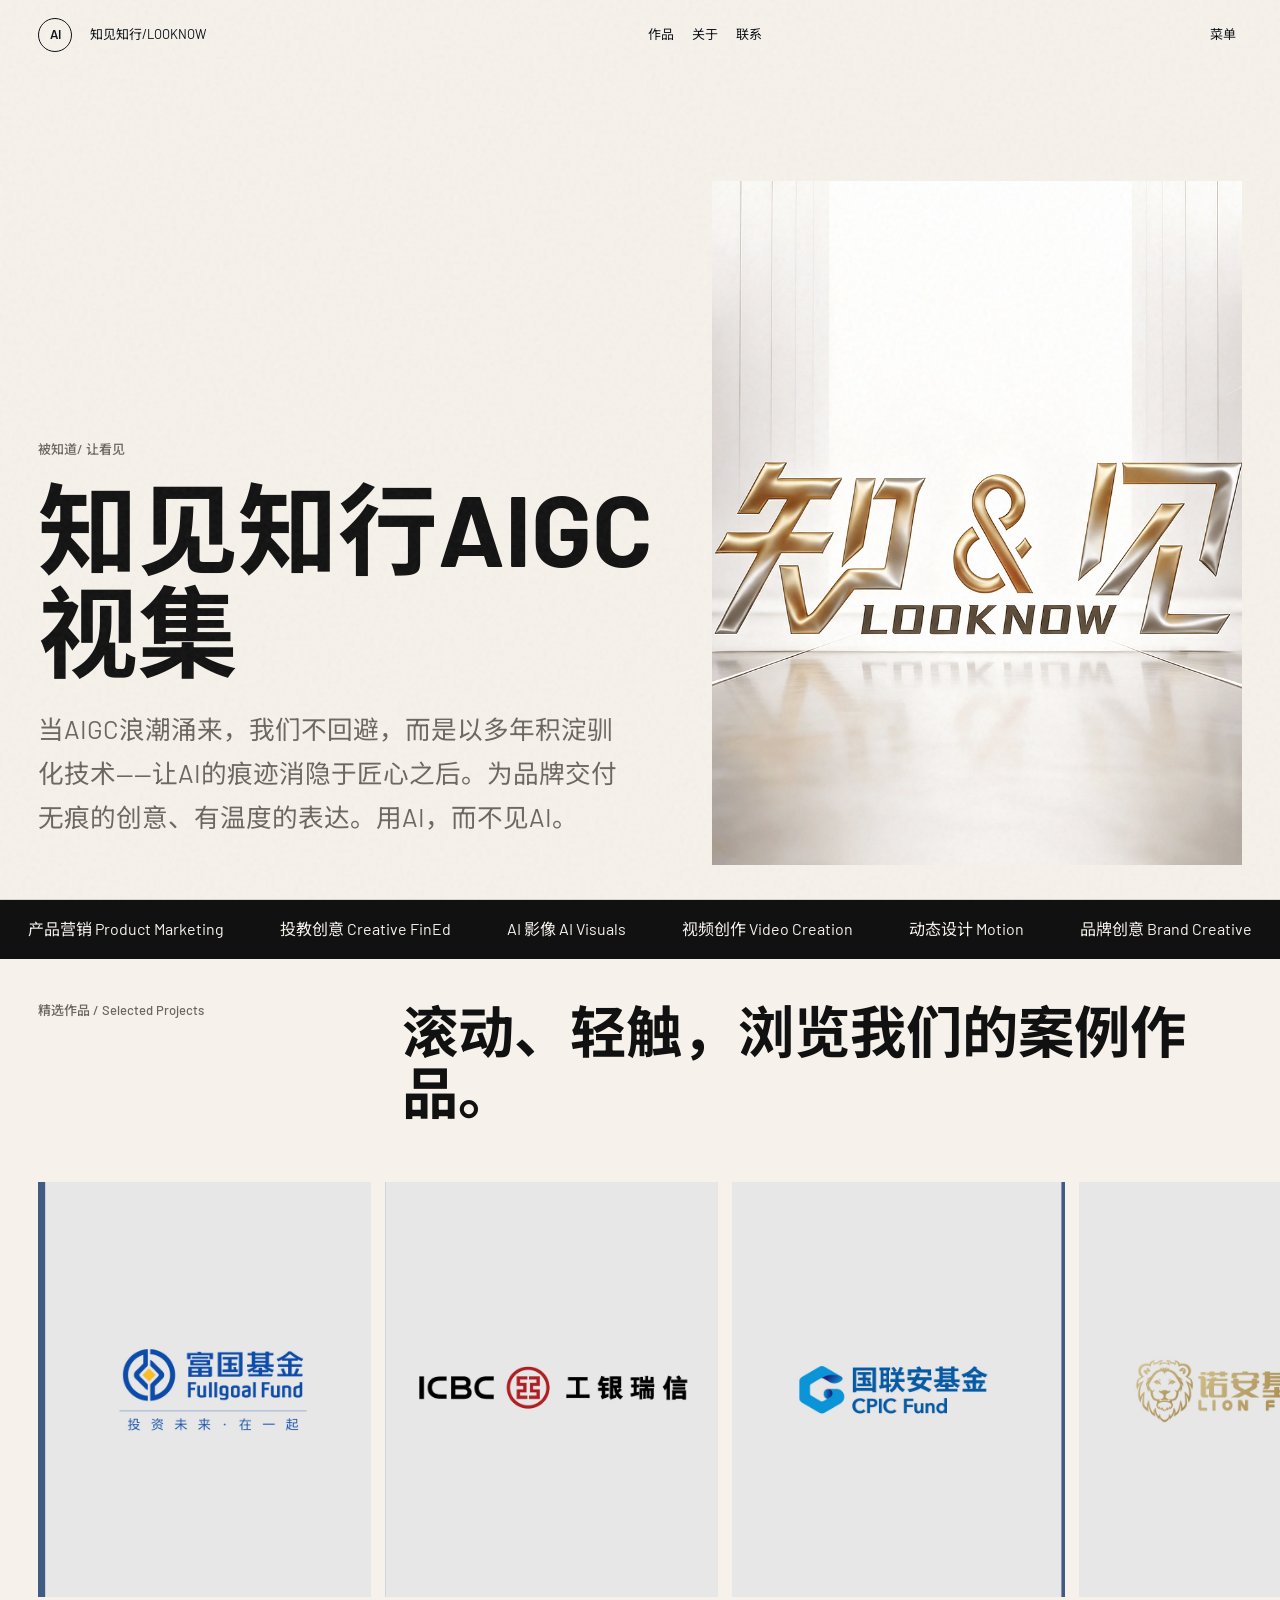
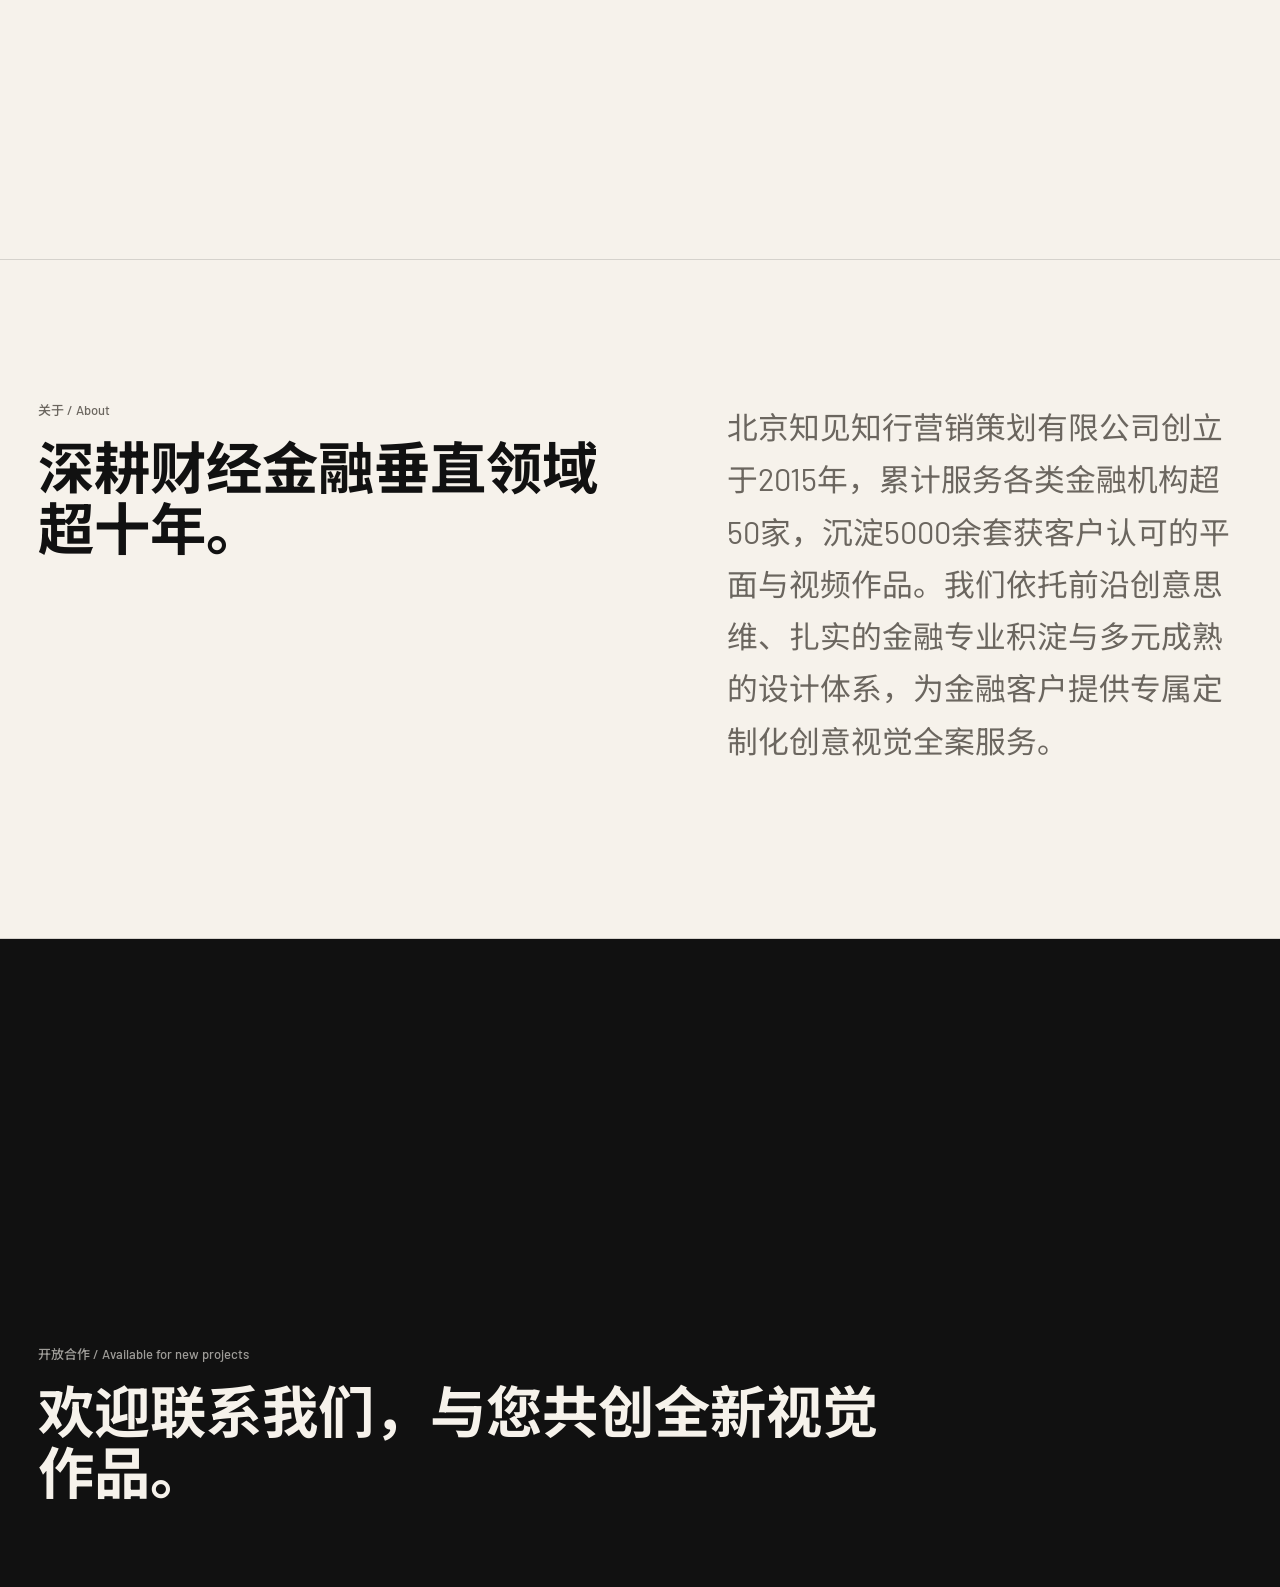
==== commit 7d371508: "Update index.html" ====
--- a/index.html
+++ b/index.html
@@ -97,7 +97,6 @@
       <section class="contact" id="contact" aria-labelledby="contactTitle">
         <p class="eyebrow">开放合作 / Available for new projects</p>
         <h2 id="contactTitle">欢迎联系我们，与您共创全新视觉作品。</h2>
-        <a href="mailto:hello@example.com">hello@example.com</a>
       </section>
     </main>
 
